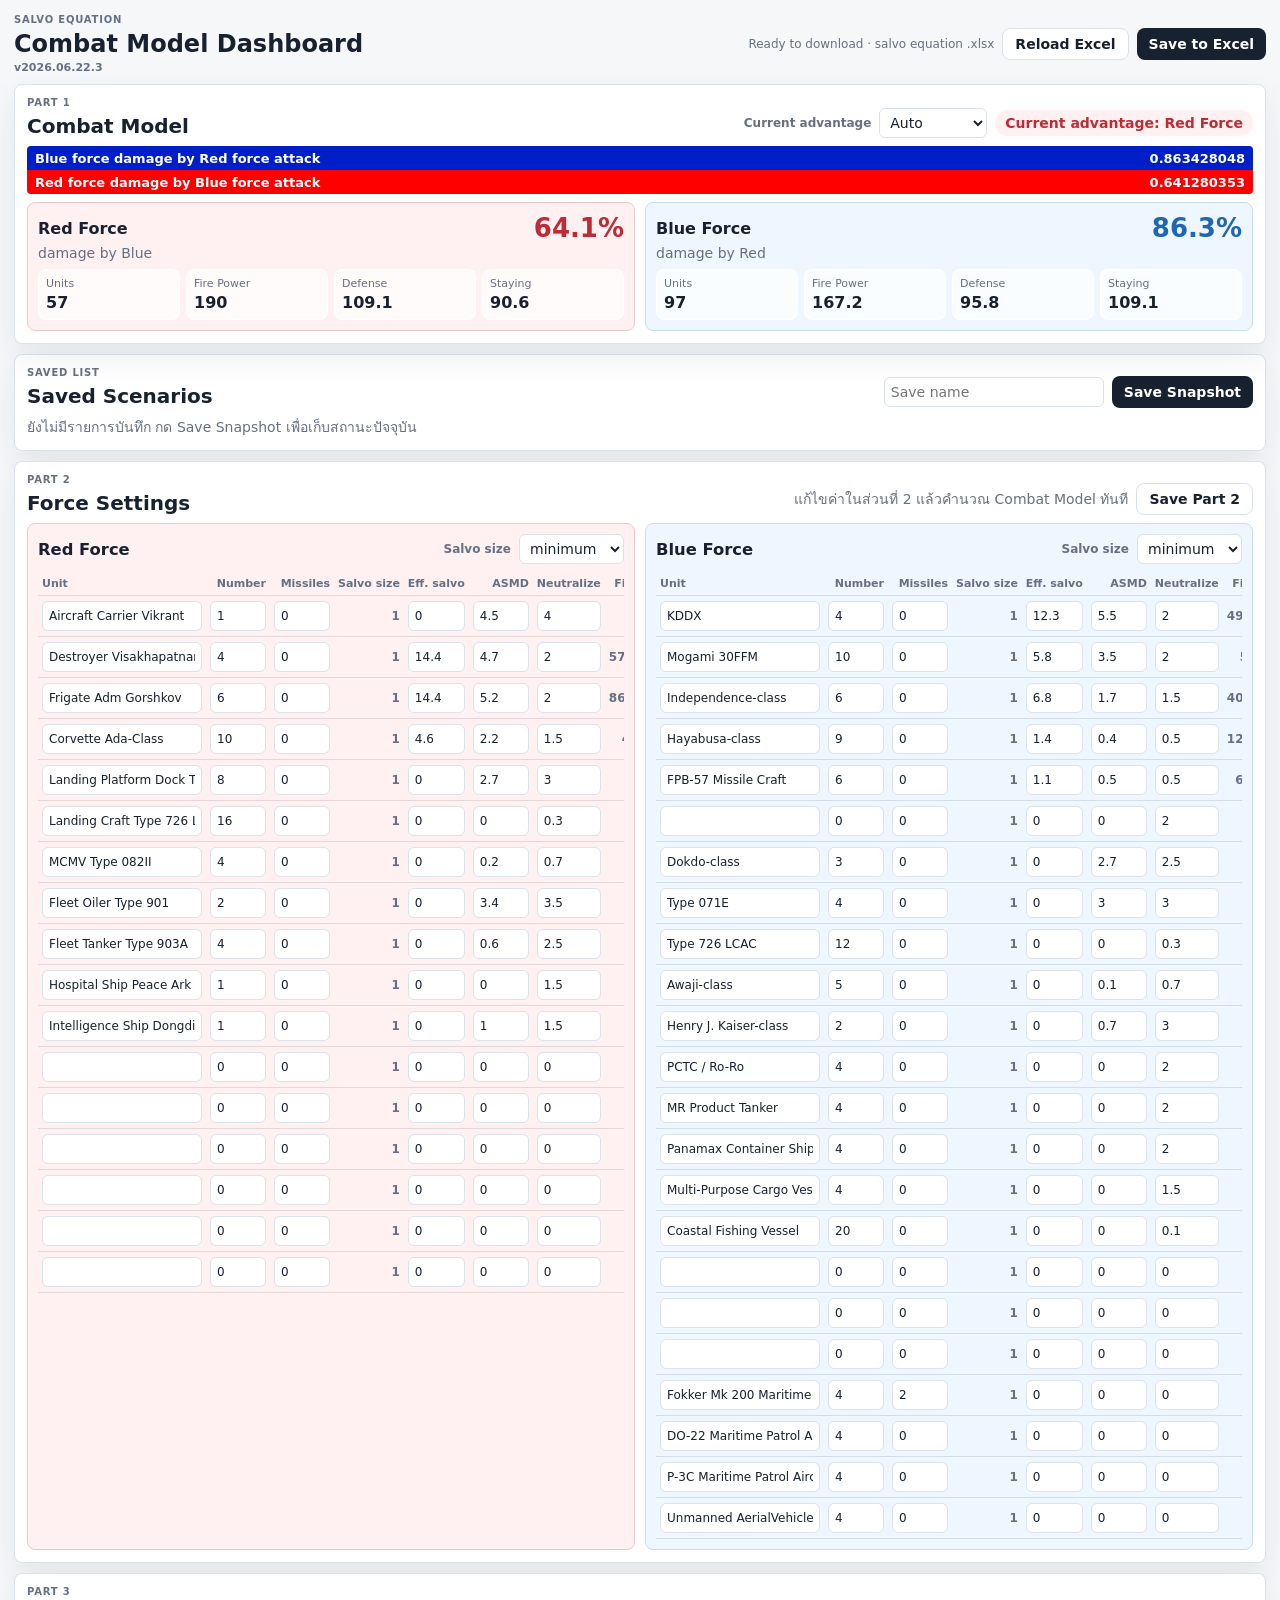
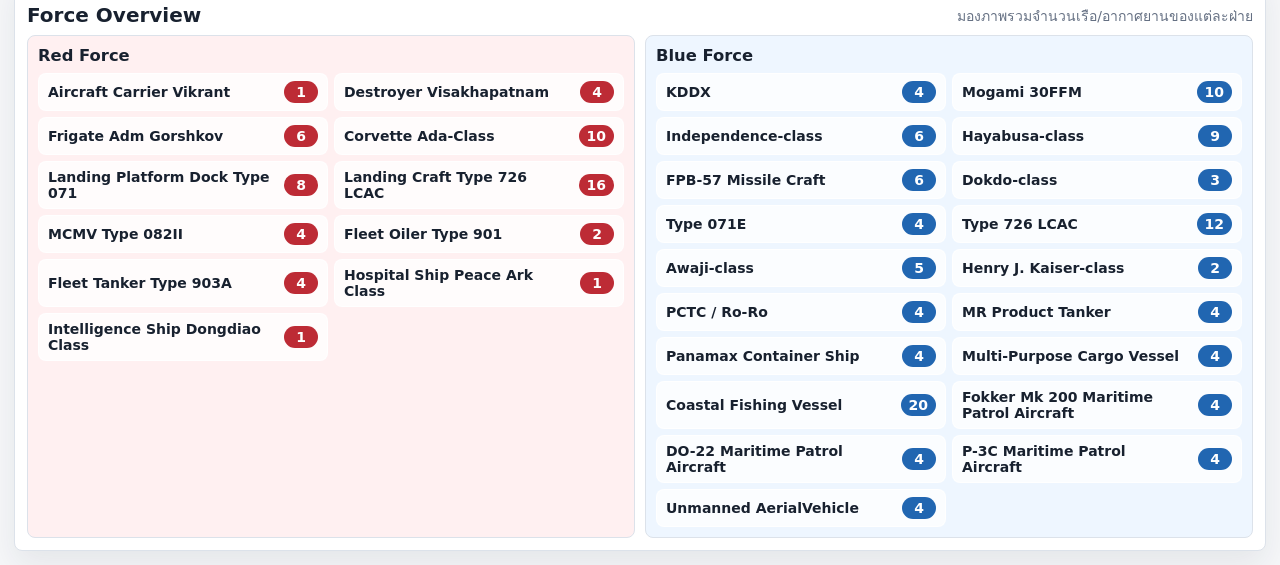
==== index.html @ 77a5163d "Clamp missile salvo counts and add part 2 save" ====
<!doctype html>
<html lang="th">
  <head>
    <meta charset="utf-8" />
    <meta name="viewport" content="width=device-width, initial-scale=1" />
    <title>Salvo Combat Model</title>
    <link rel="stylesheet" href="styles.css" />
  </head>
  <body>
    <main class="shell">
      <header class="topbar">
        <div>
          <p class="eyebrow">Salvo Equation</p>
          <h1>Combat Model Dashboard</h1>
          <span id="appVersion" class="app-version">v2026.06.22.3</span>
        </div>
        <div class="actions">
          <span id="fileStatus" class="file-status">Loading Excel...</span>
          <button id="reloadButton" class="ghost">Reload Excel</button>
          <button id="saveButton">Save to Excel</button>
        </div>
      </header>

      <section class="combat-section" aria-labelledby="combat-title">
        <div class="section-heading">
          <div>
            <p class="eyebrow">Part 1</p>
            <h2 id="combat-title">Combat Model</h2>
          </div>
          <div class="advantage-control">
            <label for="advantageSelect">Current advantage</label>
            <select id="advantageSelect">
              <option value="auto">Auto</option>
              <option value="red">Red Force</option>
              <option value="blue">Blue Force</option>
            </select>
            <p id="advantageText" class="advantage">Waiting for data</p>
          </div>
        </div>
        <div class="combat-equation-summary" aria-label="Combat model values">
          <div class="equation-row blue-summary">
            <span>Blue force damage by Red force attack</span>
            <strong id="blueDamageByRedExact">0</strong>
          </div>
          <div class="equation-row red-summary">
            <span>Red force damage by Blue force attack</span>
            <strong id="redDamageByBlueExact">0</strong>
          </div>
        </div>
        <div class="combat-grid">
          <article class="force-card red-card">
            <div class="card-header">
              <span>Red Force</span>
              <strong id="redDamage">0%</strong>
            </div>
            <p>damage by Blue</p>
            <dl>
              <div><dt>Units</dt><dd id="redUnits">0</dd></div>
              <div><dt>Fire Power</dt><dd id="redFire">0</dd></div>
              <div><dt>Defense</dt><dd id="redDefense">0</dd></div>
              <div><dt>Staying</dt><dd id="redStaying">0</dd></div>
            </dl>
          </article>
          <article class="force-card blue-card">
            <div class="card-header">
              <span>Blue Force</span>
              <strong id="blueDamage">0%</strong>
            </div>
            <p>damage by Red</p>
            <dl>
              <div><dt>Units</dt><dd id="blueUnits">0</dd></div>
              <div><dt>Fire Power</dt><dd id="blueFire">0</dd></div>
              <div><dt>Defense</dt><dd id="blueDefense">0</dd></div>
              <div><dt>Staying</dt><dd id="blueStaying">0</dd></div>
            </dl>
          </article>
        </div>
      </section>

      <section class="saves-section" aria-labelledby="saves-title">
        <div class="section-heading">
          <div>
            <p class="eyebrow">Saved List</p>
            <h2 id="saves-title">Saved Scenarios</h2>
          </div>
          <div class="save-controls">
            <input id="saveNameInput" class="save-name" placeholder="Save name" />
            <button id="saveSnapshotButton" type="button">Save Snapshot</button>
          </div>
        </div>
        <div id="savedList" class="saved-list"></div>
      </section>

      <section class="editor-section" aria-labelledby="editor-title">
        <div class="section-heading">
          <div>
            <p class="eyebrow">Part 2</p>
            <h2 id="editor-title">Force Settings</h2>
          </div>
          <div class="section-actions">
            <p class="hint">แก้ไขค่าในส่วนที่ 2 แล้วคำนวณ Combat Model ทันที</p>
            <button id="part2SaveButton" type="button" class="ghost">Save Part 2</button>
          </div>
        </div>
        <div id="editorGrid" class="editor-grid"></div>
      </section>

      <section class="overview-section" aria-labelledby="overview-title">
        <div class="section-heading">
          <div>
            <p class="eyebrow">Part 3</p>
            <h2 id="overview-title">Force Overview</h2>
          </div>
          <p class="hint">มองภาพรวมจำนวนเรือ/อากาศยานของแต่ละฝ่าย</p>
        </div>
        <div class="overview-grid">
          <div class="roster-panel red-panel">
            <h3>Red Force</h3>
            <div id="redRoster" class="roster"></div>
          </div>
          <div class="roster-panel blue-panel">
            <h3>Blue Force</h3>
            <div id="blueRoster" class="roster"></div>
          </div>
        </div>
      </section>
    </main>

    <script src="vendor/xlsx.full.min.js"></script>
    <script src="app.js"></script>
  </body>
</html>
---- styles.css ----
:root {
  color-scheme: light;
  --bg: #f6f7f9;
  --panel: #ffffff;
  --text: #18212f;
  --muted: #657083;
  --line: #dce2ea;
  --red: #bd2b35;
  --red-soft: #fff0f1;
  --red-line: #f0c8cc;
  --blue: #2166b1;
  --blue-soft: #eef6ff;
  --blue-line: #c6ddf4;
  --shadow: 0 14px 32px rgba(24, 33, 47, 0.08);
}

* {
  box-sizing: border-box;
}

body {
  margin: 0;
  background: var(--bg);
  color: var(--text);
  font-size: 14px;
  font-family:
    Inter, ui-sans-serif, system-ui, -apple-system, BlinkMacSystemFont, "Segoe UI",
    sans-serif;
}

button,
input,
select {
  font: inherit;
}

button {
  border: 0;
  border-radius: 8px;
  background: #18212f;
  color: white;
  cursor: pointer;
  font-weight: 700;
  min-height: 32px;
  padding: 0 12px;
}

button:disabled {
  cursor: not-allowed;
  opacity: 0.55;
}

button.ghost {
  background: white;
  border: 1px solid var(--line);
  color: var(--text);
}

.shell {
  margin: 0 auto;
  max-width: 1500px;
  padding: 14px;
}

.topbar {
  align-items: center;
  display: flex;
  gap: 12px;
  justify-content: space-between;
  margin-bottom: 10px;
}

.topbar h1,
.section-heading h2,
.roster-panel h3 {
  margin: 0;
}

.topbar h1 {
  font-size: 24px;
  line-height: 1.1;
}

.app-version {
  color: var(--muted);
  display: inline-block;
  font-size: 11px;
  font-weight: 800;
  margin-top: 4px;
}

.eyebrow {
  color: var(--muted);
  font-size: 10px;
  font-weight: 800;
  letter-spacing: 0.08em;
  margin: 0 0 6px;
  text-transform: uppercase;
}

.actions {
  align-items: center;
  display: flex;
  flex-wrap: wrap;
  gap: 8px;
  justify-content: flex-end;
}

.file-status {
  color: var(--muted);
  font-size: 12px;
  max-width: 360px;
  overflow: hidden;
  text-overflow: ellipsis;
  white-space: nowrap;
}

section {
  margin-top: 10px;
}

.combat-section,
.saves-section,
.editor-section,
.overview-section {
  background: var(--panel);
  border: 1px solid var(--line);
  border-radius: 8px;
  box-shadow: var(--shadow);
  padding: 12px;
}

.combat-section {
  max-height: 46vh;
  overflow: auto;
  position: sticky;
  top: 0;
  z-index: 20;
}

.section-heading {
  align-items: end;
  display: flex;
  gap: 10px;
  justify-content: space-between;
  margin-bottom: 8px;
}

.section-heading h2 {
  font-size: 20px;
}

.hint,
.advantage {
  color: var(--muted);
  margin: 0;
}

.section-actions {
  align-items: center;
  display: flex;
  flex-wrap: wrap;
  gap: 8px;
  justify-content: flex-end;
}

.advantage {
  border-radius: 999px;
  font-weight: 800;
  padding: 5px 10px;
}

.advantage-control {
  align-items: center;
  display: flex;
  flex-wrap: wrap;
  gap: 8px;
  justify-content: flex-end;
}

.advantage-control label {
  color: var(--muted);
  font-size: 12px;
  font-weight: 800;
}

.advantage.red {
  background: var(--red-soft);
  color: var(--red);
}

.advantage.blue {
  background: var(--blue-soft);
  color: var(--blue);
}

.combat-grid,
.overview-grid {
  display: grid;
  gap: 10px;
  grid-template-columns: repeat(2, minmax(0, 1fr));
}

.combat-equation-summary {
  border-radius: 4px;
  display: grid;
  font-size: 13px;
  font-weight: 700;
  margin: 0 0 8px;
  overflow: hidden;
}

.equation-row {
  align-items: center;
  color: white;
  display: grid;
  gap: 12px;
  grid-template-columns: minmax(0, 1fr) auto;
  min-height: 24px;
  padding: 3px 8px;
}

.equation-row strong {
  font-variant-numeric: tabular-nums;
}

.red-summary {
  background: #ff0000;
}

.blue-summary {
  background: #001fc8;
}

.force-card {
  border: 1px solid var(--line);
  border-radius: 8px;
  padding: 10px;
}

.red-card,
.red-panel,
.editor-card.red {
  background: var(--red-soft);
  border-color: var(--red-line);
}

.blue-card,
.blue-panel,
.editor-card.blue {
  background: var(--blue-soft);
  border-color: var(--blue-line);
}

.card-header {
  align-items: center;
  display: flex;
  justify-content: space-between;
}

.card-header span {
  font-size: 16px;
  font-weight: 900;
}

.card-header strong {
  font-size: 26px;
}

.red-card strong {
  color: var(--red);
}

.blue-card strong {
  color: var(--blue);
}

.force-card p {
  color: var(--muted);
  margin: 2px 0 8px;
}

dl {
  display: grid;
  gap: 6px;
  grid-template-columns: repeat(4, minmax(0, 1fr));
  margin: 0;
}

dl div {
  background: rgba(255, 255, 255, 0.72);
  border: 1px solid rgba(255, 255, 255, 0.8);
  border-radius: 8px;
  padding: 7px;
}

dt {
  color: var(--muted);
  font-size: 11px;
}

dd {
  font-size: 16px;
  font-weight: 900;
  margin: 3px 0 0;
}

.editor-grid {
  display: grid;
  gap: 10px;
  grid-template-columns: repeat(2, minmax(0, 1fr));
}

.save-controls {
  align-items: center;
  display: flex;
  gap: 8px;
}

.save-name {
  min-width: 220px;
}

.saved-list {
  display: grid;
  gap: 8px;
}

.saved-empty {
  color: var(--muted);
  margin: 0;
}

.saved-item {
  align-items: center;
  background: #fff;
  border: 1px solid var(--line);
  border-radius: 8px;
  display: grid;
  gap: 8px;
  grid-template-columns: minmax(0, 1fr) auto;
  padding: 8px 10px;
}

.saved-title {
  font-weight: 900;
  overflow-wrap: anywhere;
}

.saved-meta {
  color: var(--muted);
  font-size: 11px;
  margin-top: 2px;
}

.saved-actions {
  display: flex;
  flex-wrap: wrap;
  gap: 6px;
  justify-content: flex-end;
}

.saved-actions button {
  min-height: 28px;
  padding: 0 9px;
}

.saved-actions .danger {
  background: #9b1c25;
}

.editor-card {
  border: 1px solid var(--line);
  border-radius: 8px;
  min-width: 0;
  padding: 10px;
}

.editor-toolbar {
  align-items: center;
  display: flex;
  gap: 8px;
  justify-content: space-between;
  margin-bottom: 8px;
}

.editor-toolbar h3 {
  margin: 0;
}

.toolbar-control {
  align-items: center;
  display: flex;
  gap: 8px;
}

.toolbar-control label {
  color: var(--muted);
  font-size: 12px;
  font-weight: 700;
}

select,
input {
  background: #fff;
  border: 1px solid var(--line);
  border-radius: 6px;
  color: var(--text);
  min-height: 30px;
  padding: 4px 6px;
}

.table-wrap {
  overflow-x: auto;
}

table {
  border-collapse: collapse;
  min-width: 680px;
  width: 100%;
}

th,
td {
  border-bottom: 1px solid rgba(24, 33, 47, 0.12);
  font-size: 12px;
  padding: 5px 4px;
  text-align: right;
  vertical-align: middle;
}

th {
  color: var(--muted);
  font-size: 11px;
  font-weight: 800;
  white-space: nowrap;
}

td:first-child,
th:first-child {
  text-align: left;
}

td input {
  min-width: 56px;
  width: 100%;
}

td .unit-input {
  min-width: 160px;
}

.readonly {
  color: var(--muted);
  font-weight: 800;
}

.roster-panel {
  border: 1px solid var(--line);
  border-radius: 8px;
  padding: 10px;
}

.roster {
  display: grid;
  gap: 6px;
  grid-template-columns: repeat(auto-fit, minmax(220px, 1fr));
  margin-top: 8px;
}

.roster-item {
  align-items: center;
  background: rgba(255, 255, 255, 0.76);
  border: 1px solid rgba(255, 255, 255, 0.9);
  border-radius: 8px;
  display: flex;
  gap: 8px;
  justify-content: space-between;
  min-height: 38px;
  padding: 7px 9px;
}

.roster-item span {
  font-weight: 750;
  overflow-wrap: anywhere;
}

.count-pill {
  border-radius: 999px;
  color: white;
  flex: 0 0 auto;
  font-weight: 900;
  min-width: 34px;
  padding: 3px 8px;
  text-align: center;
}

.red-panel .count-pill {
  background: var(--red);
}

.blue-panel .count-pill {
  background: var(--blue);
}

.toast {
  animation: fade-in 160ms ease-out;
  border-radius: 8px;
  bottom: 20px;
  box-shadow: var(--shadow);
  color: white;
  font-weight: 800;
  left: 50%;
  padding: 12px 16px;
  position: fixed;
  transform: translateX(-50%);
  z-index: 10;
}

.toast.error {
  background: #9b1c25;
}

.toast.ok {
  background: #167047;
}

@keyframes fade-in {
  from {
    opacity: 0;
    transform: translate(-50%, 8px);
  }
}

@media (max-width: 980px) {
  .topbar,
  .section-heading {
    align-items: flex-start;
    flex-direction: column;
  }

  .actions {
    justify-content: flex-start;
    width: 100%;
  }

  .editor-grid,
  .overview-grid {
    grid-template-columns: 1fr;
  }

  dl {
    grid-template-columns: repeat(4, minmax(0, 1fr));
  }
}

@media (max-width: 720px) {
  .combat-grid {
    grid-template-columns: 1fr;
  }

  dl {
    grid-template-columns: repeat(2, minmax(0, 1fr));
  }
}

@media (max-width: 560px) {
  .shell {
    padding: 10px;
  }

  .combat-section,
  .saves-section,
  .editor-section,
  .overview-section {
    padding: 10px;
  }

  .card-header strong {
    font-size: 22px;
  }
}
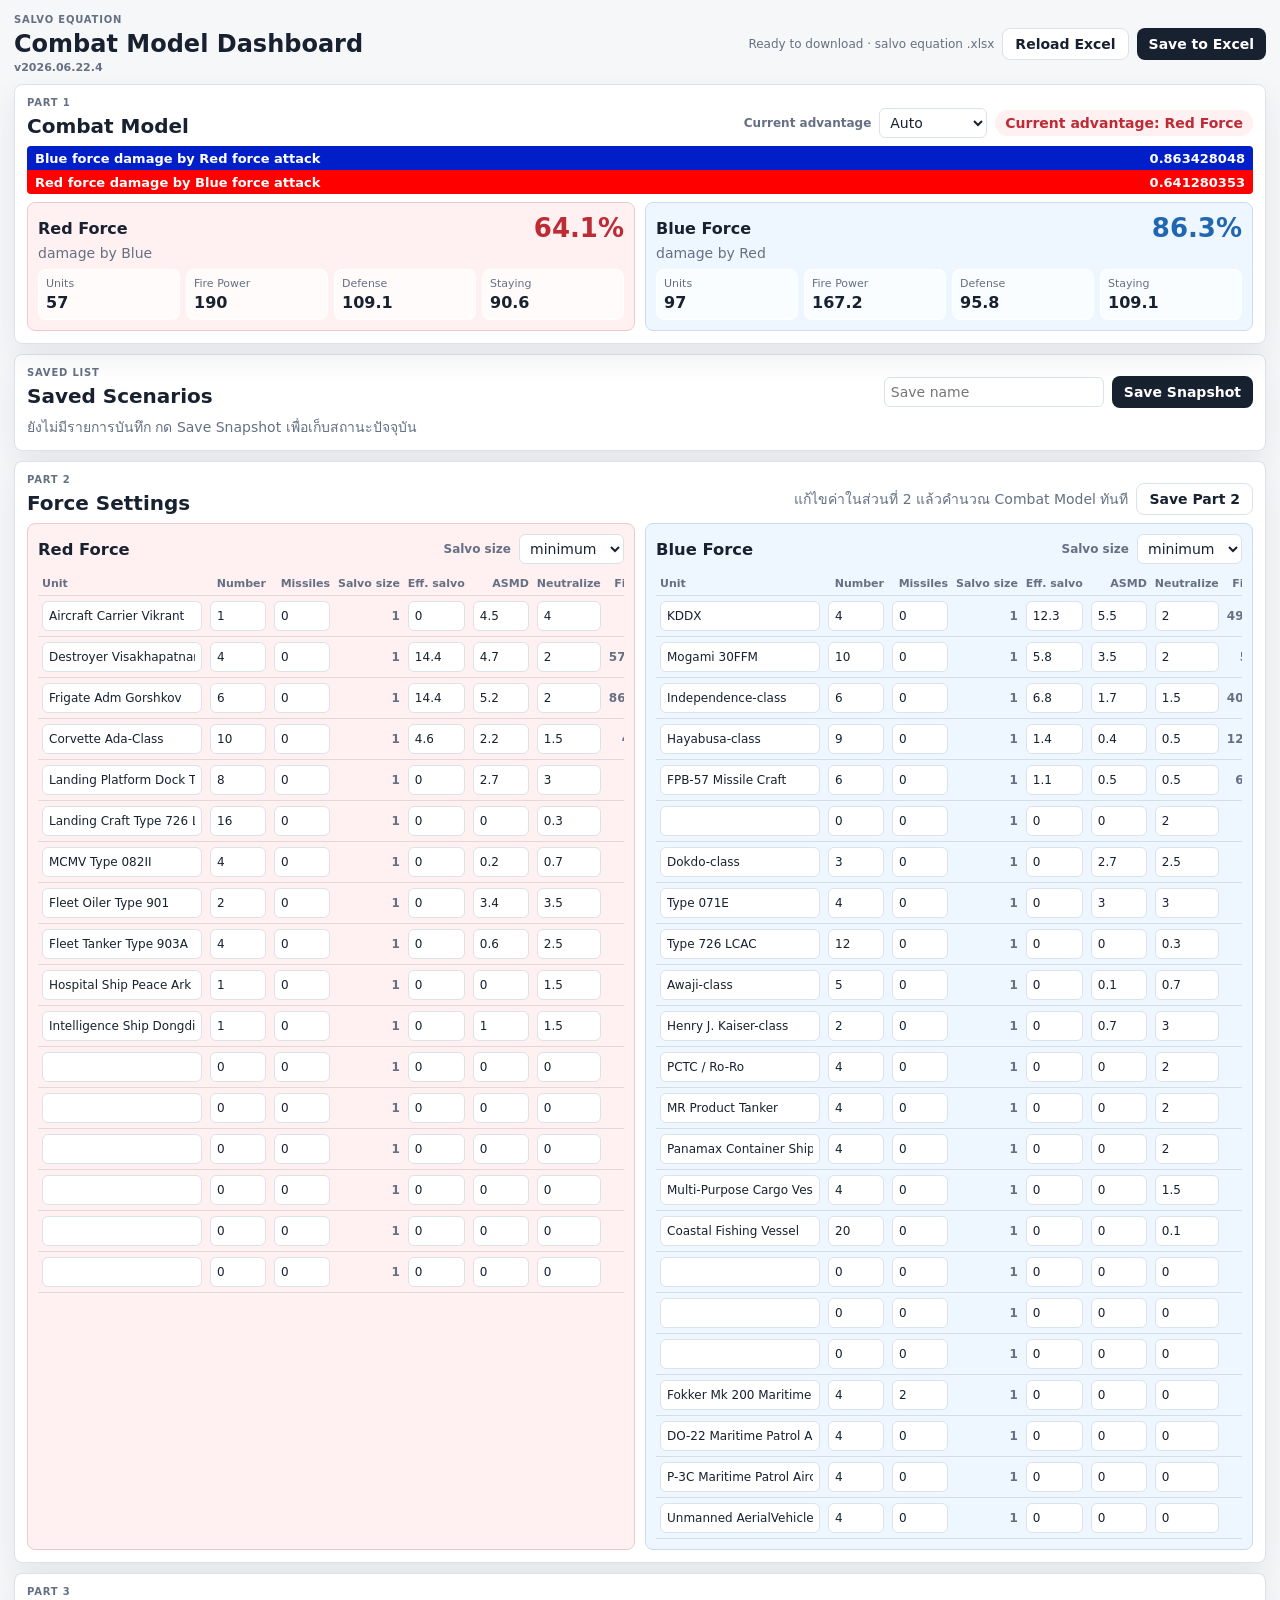
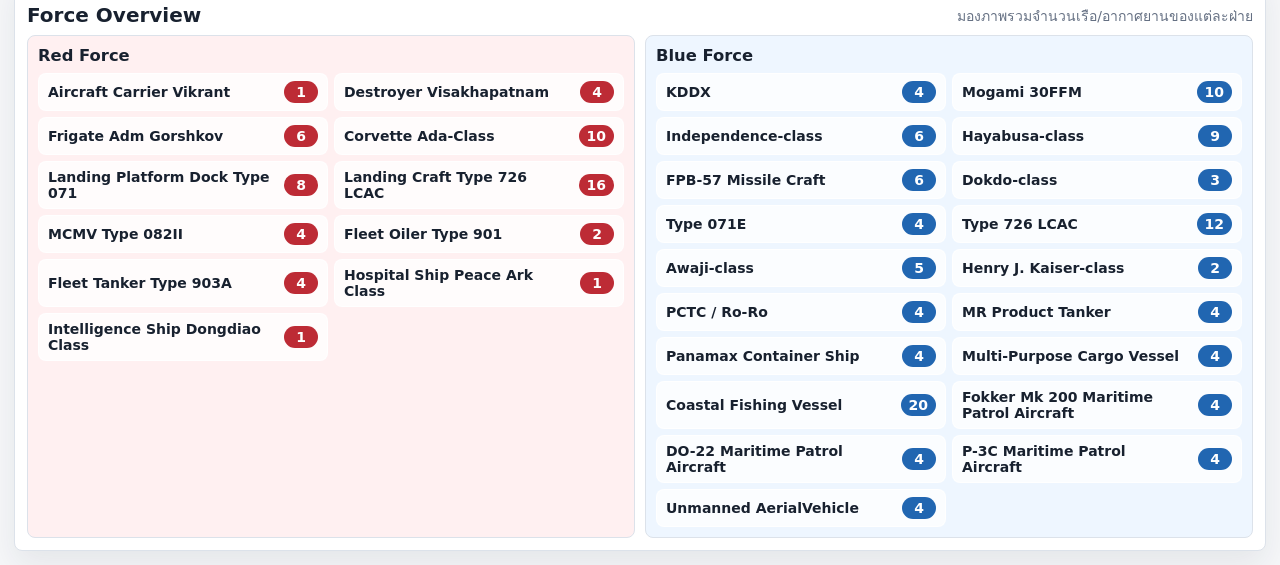
==== commit e9b6f277: "Make salvo selection consume missiles cumulatively" ====
--- a/index.html
+++ b/index.html
@@ -12,7 +12,7 @@
         <div>
           <p class="eyebrow">Salvo Equation</p>
           <h1>Combat Model Dashboard</h1>
-          <span id="appVersion" class="app-version">v2026.06.22.3</span>
+          <span id="appVersion" class="app-version">v2026.06.22.4</span>
         </div>
         <div class="actions">
           <span id="fileStatus" class="file-status">Loading Excel...</span>
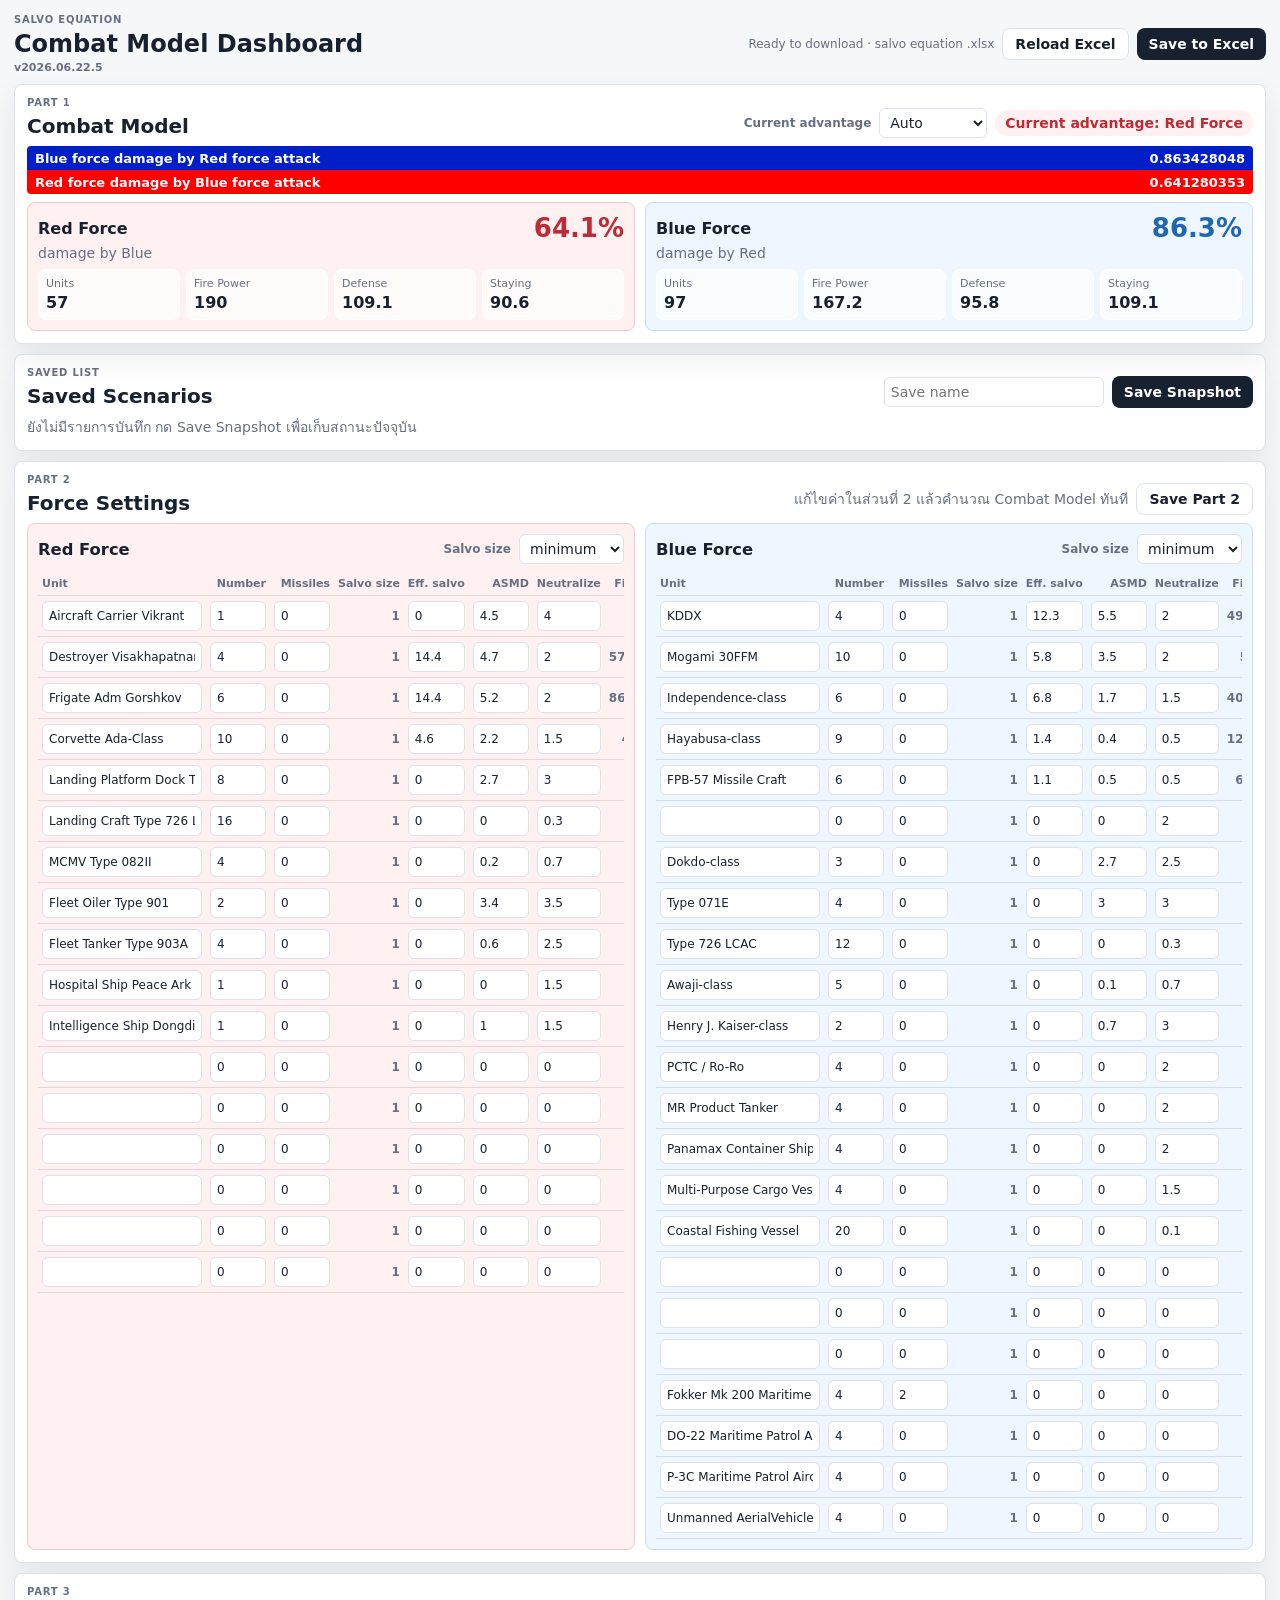
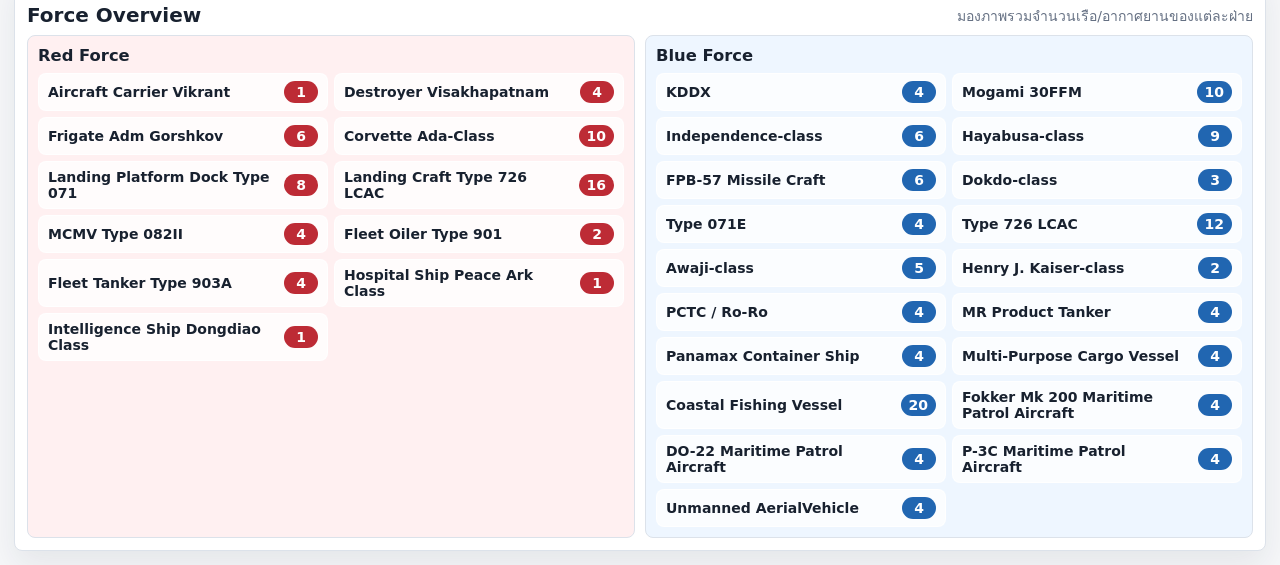
==== commit cd080e09: "Add blank salvo size option" ====
--- a/index.html
+++ b/index.html
@@ -12,7 +12,7 @@
         <div>
           <p class="eyebrow">Salvo Equation</p>
           <h1>Combat Model Dashboard</h1>
-          <span id="appVersion" class="app-version">v2026.06.22.4</span>
+          <span id="appVersion" class="app-version">v2026.06.22.5</span>
         </div>
         <div class="actions">
           <span id="fileStatus" class="file-status">Loading Excel...</span>
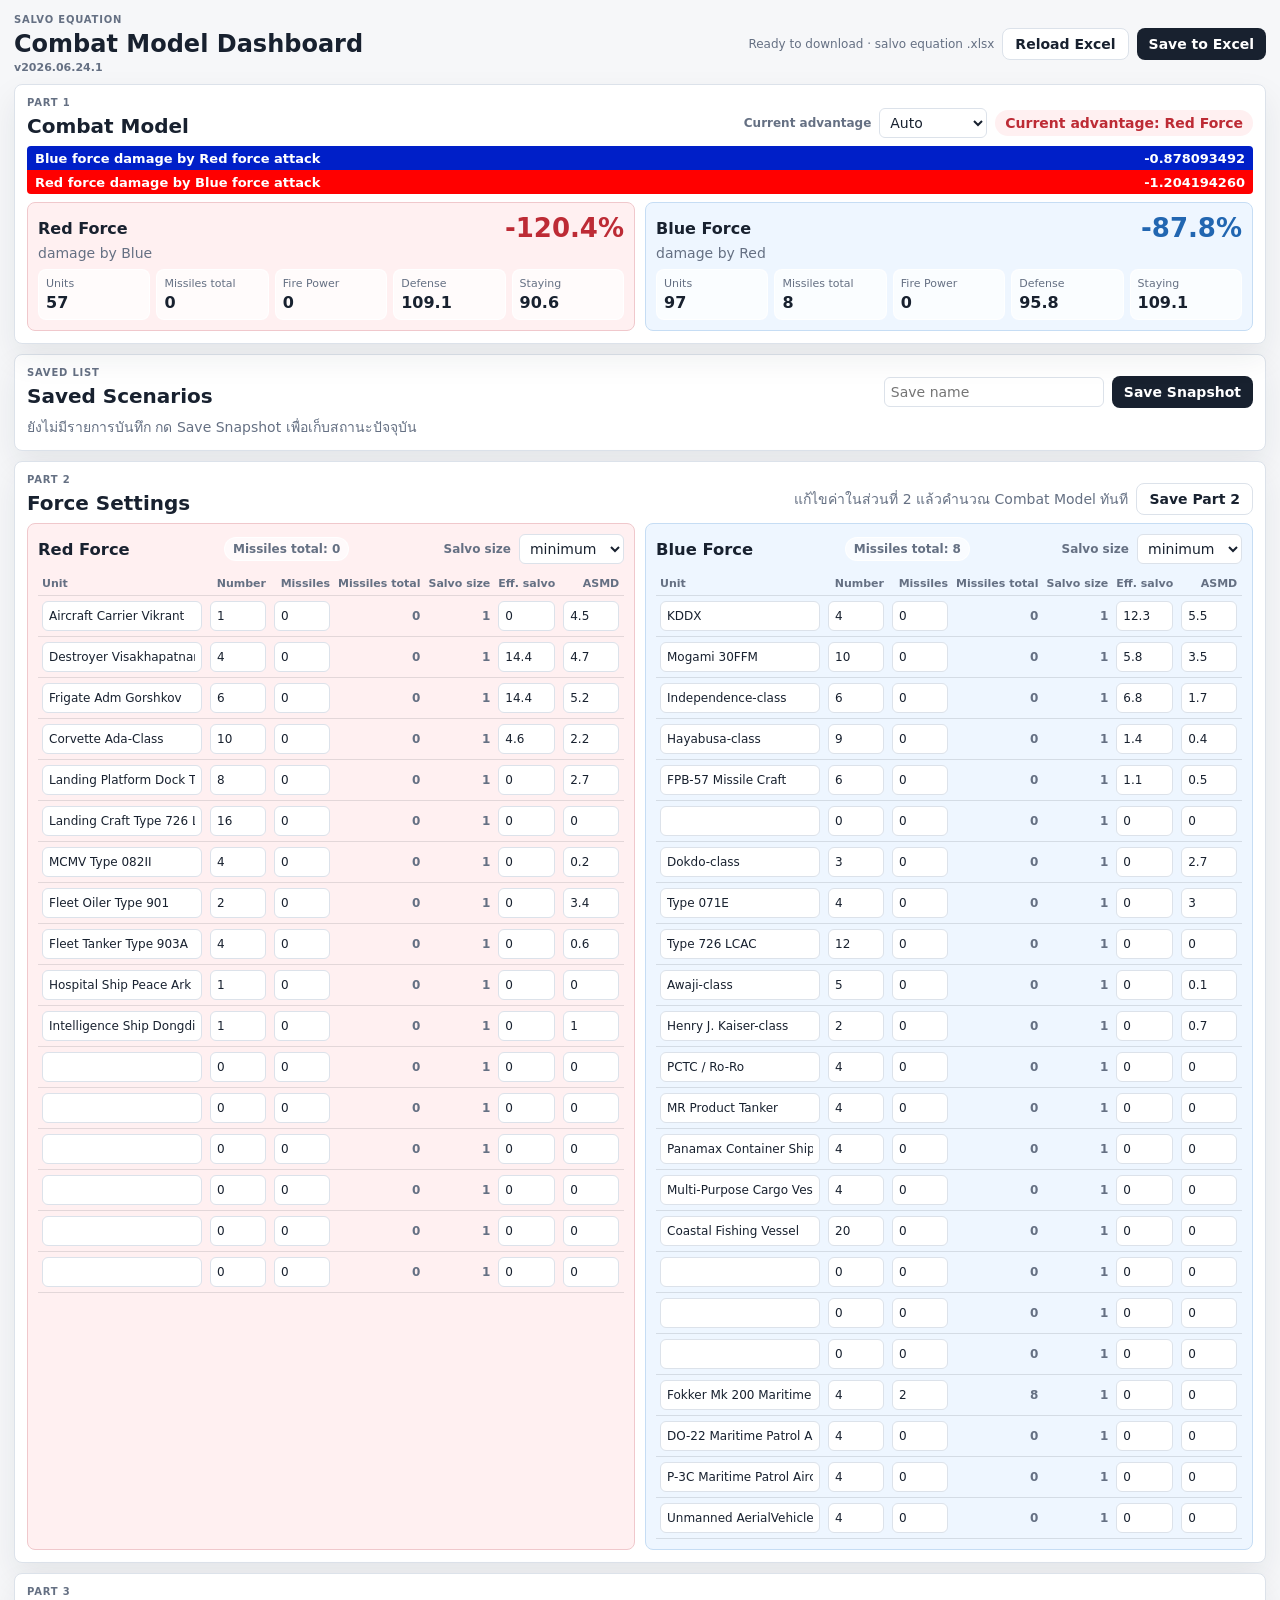
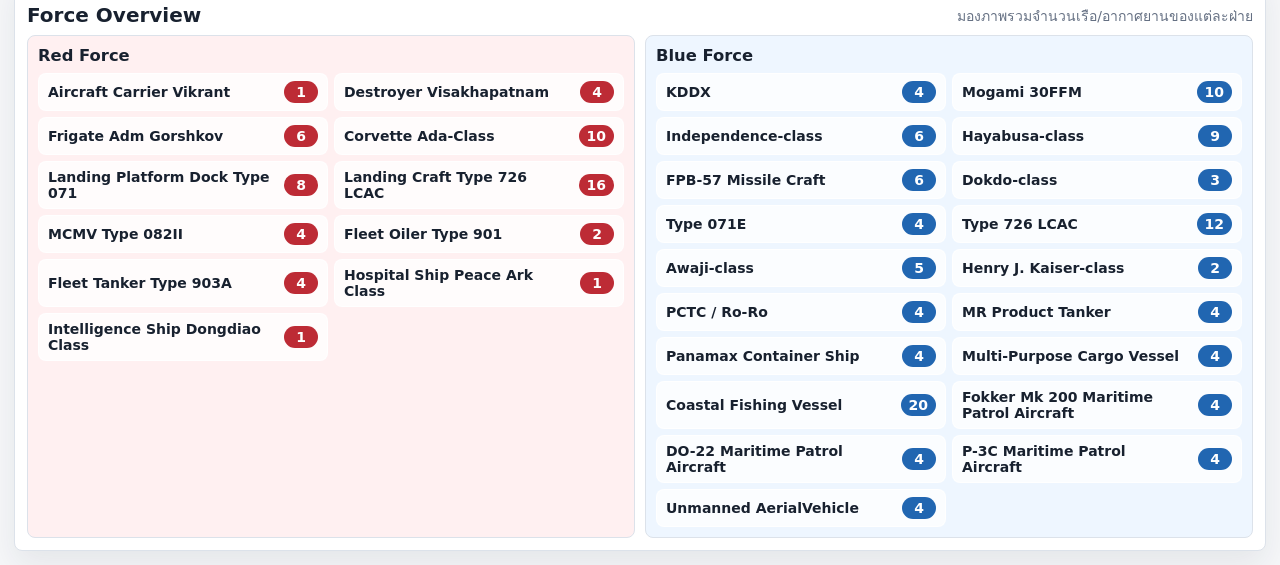
==== commit e4e5e0e1: "Use missiles total in combat model" ====
--- a/index.html
+++ b/index.html
@@ -12,7 +12,7 @@
         <div>
           <p class="eyebrow">Salvo Equation</p>
           <h1>Combat Model Dashboard</h1>
-          <span id="appVersion" class="app-version">v2026.06.22.5</span>
+          <span id="appVersion" class="app-version">v2026.06.24.1</span>
         </div>
         <div class="actions">
           <span id="fileStatus" class="file-status">Loading Excel...</span>
@@ -56,6 +56,7 @@
             <p>damage by Blue</p>
             <dl>
               <div><dt>Units</dt><dd id="redUnits">0</dd></div>
+              <div><dt>Missiles total</dt><dd id="redMissilesTotal">0</dd></div>
               <div><dt>Fire Power</dt><dd id="redFire">0</dd></div>
               <div><dt>Defense</dt><dd id="redDefense">0</dd></div>
               <div><dt>Staying</dt><dd id="redStaying">0</dd></div>
@@ -69,6 +70,7 @@
             <p>damage by Red</p>
             <dl>
               <div><dt>Units</dt><dd id="blueUnits">0</dd></div>
+              <div><dt>Missiles total</dt><dd id="blueMissilesTotal">0</dd></div>
               <div><dt>Fire Power</dt><dd id="blueFire">0</dd></div>
               <div><dt>Defense</dt><dd id="blueDefense">0</dd></div>
               <div><dt>Staying</dt><dd id="blueStaying">0</dd></div>
--- a/styles.css
+++ b/styles.css
@@ -283,7 +283,7 @@
 dl {
   display: grid;
   gap: 6px;
-  grid-template-columns: repeat(4, minmax(0, 1fr));
+  grid-template-columns: repeat(5, minmax(0, 1fr));
   margin: 0;
 }
 
@@ -386,6 +386,16 @@
 
 .editor-toolbar h3 {
   margin: 0;
+}
+
+.toolbar-total {
+  background: rgba(255, 255, 255, 0.68);
+  border: 1px solid rgba(255, 255, 255, 0.84);
+  border-radius: 999px;
+  color: var(--muted);
+  font-size: 12px;
+  font-weight: 800;
+  padding: 4px 8px;
 }
 
 .toolbar-control {
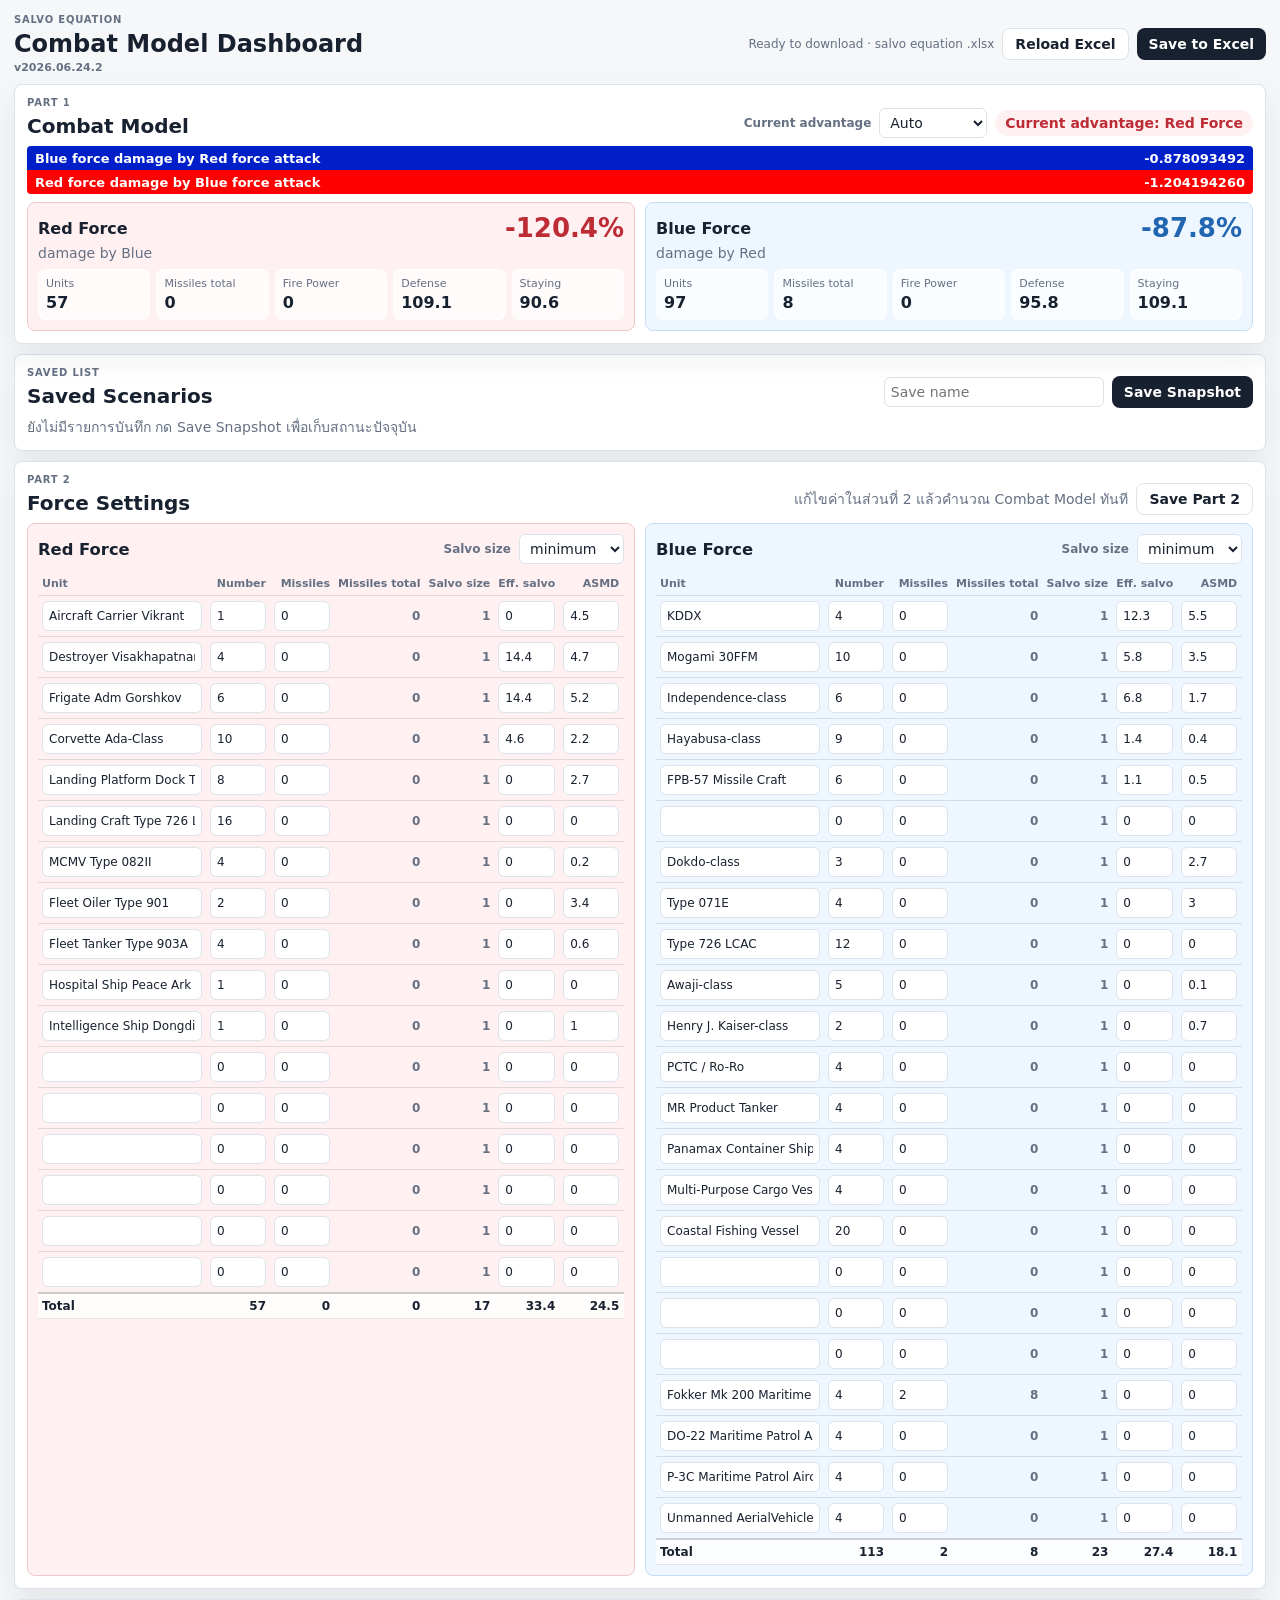
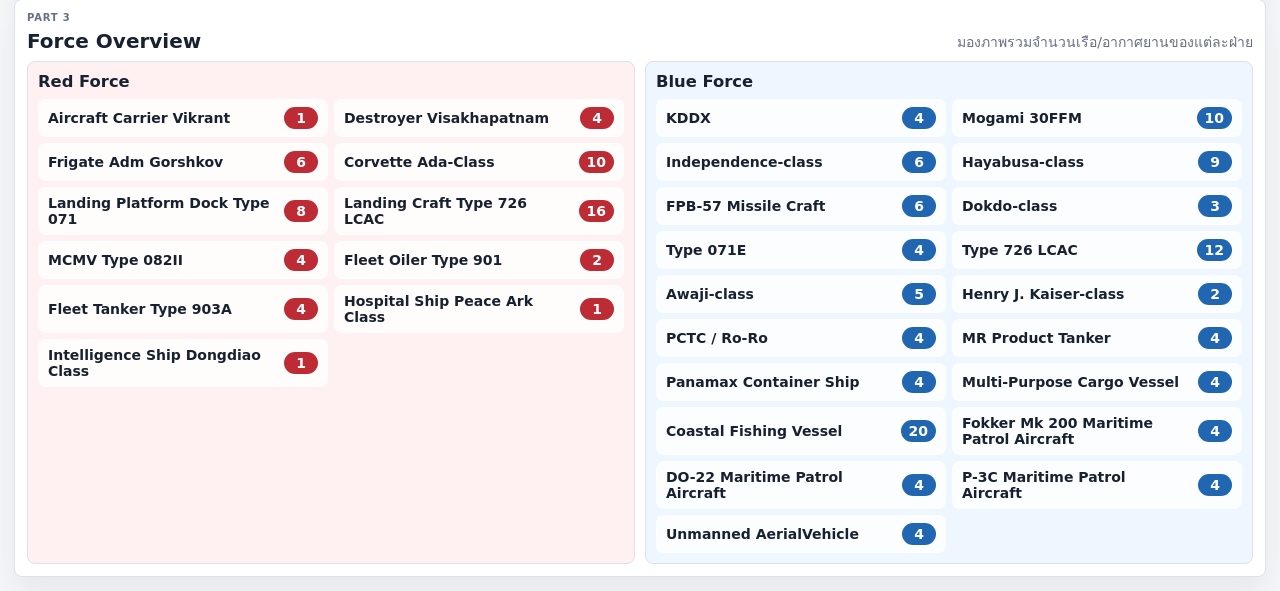
==== commit 48fa3af5: "Show force column totals in tables" ====
--- a/index.html
+++ b/index.html
@@ -12,7 +12,7 @@
         <div>
           <p class="eyebrow">Salvo Equation</p>
           <h1>Combat Model Dashboard</h1>
-          <span id="appVersion" class="app-version">v2026.06.24.1</span>
+          <span id="appVersion" class="app-version">v2026.06.24.2</span>
         </div>
         <div class="actions">
           <span id="fileStatus" class="file-status">Loading Excel...</span>
--- a/styles.css
+++ b/styles.css
@@ -388,16 +388,6 @@
   margin: 0;
 }
 
-.toolbar-total {
-  background: rgba(255, 255, 255, 0.68);
-  border: 1px solid rgba(255, 255, 255, 0.84);
-  border-radius: 999px;
-  color: var(--muted);
-  font-size: 12px;
-  font-weight: 800;
-  padding: 4px 8px;
-}
-
 .toolbar-control {
   align-items: center;
   display: flex;
@@ -463,6 +453,13 @@
 .readonly {
   color: var(--muted);
   font-weight: 800;
+}
+
+.total-row td {
+  background: rgba(255, 255, 255, 0.8);
+  border-top: 2px solid rgba(24, 33, 47, 0.2);
+  color: var(--text);
+  font-weight: 900;
 }
 
 .roster-panel {
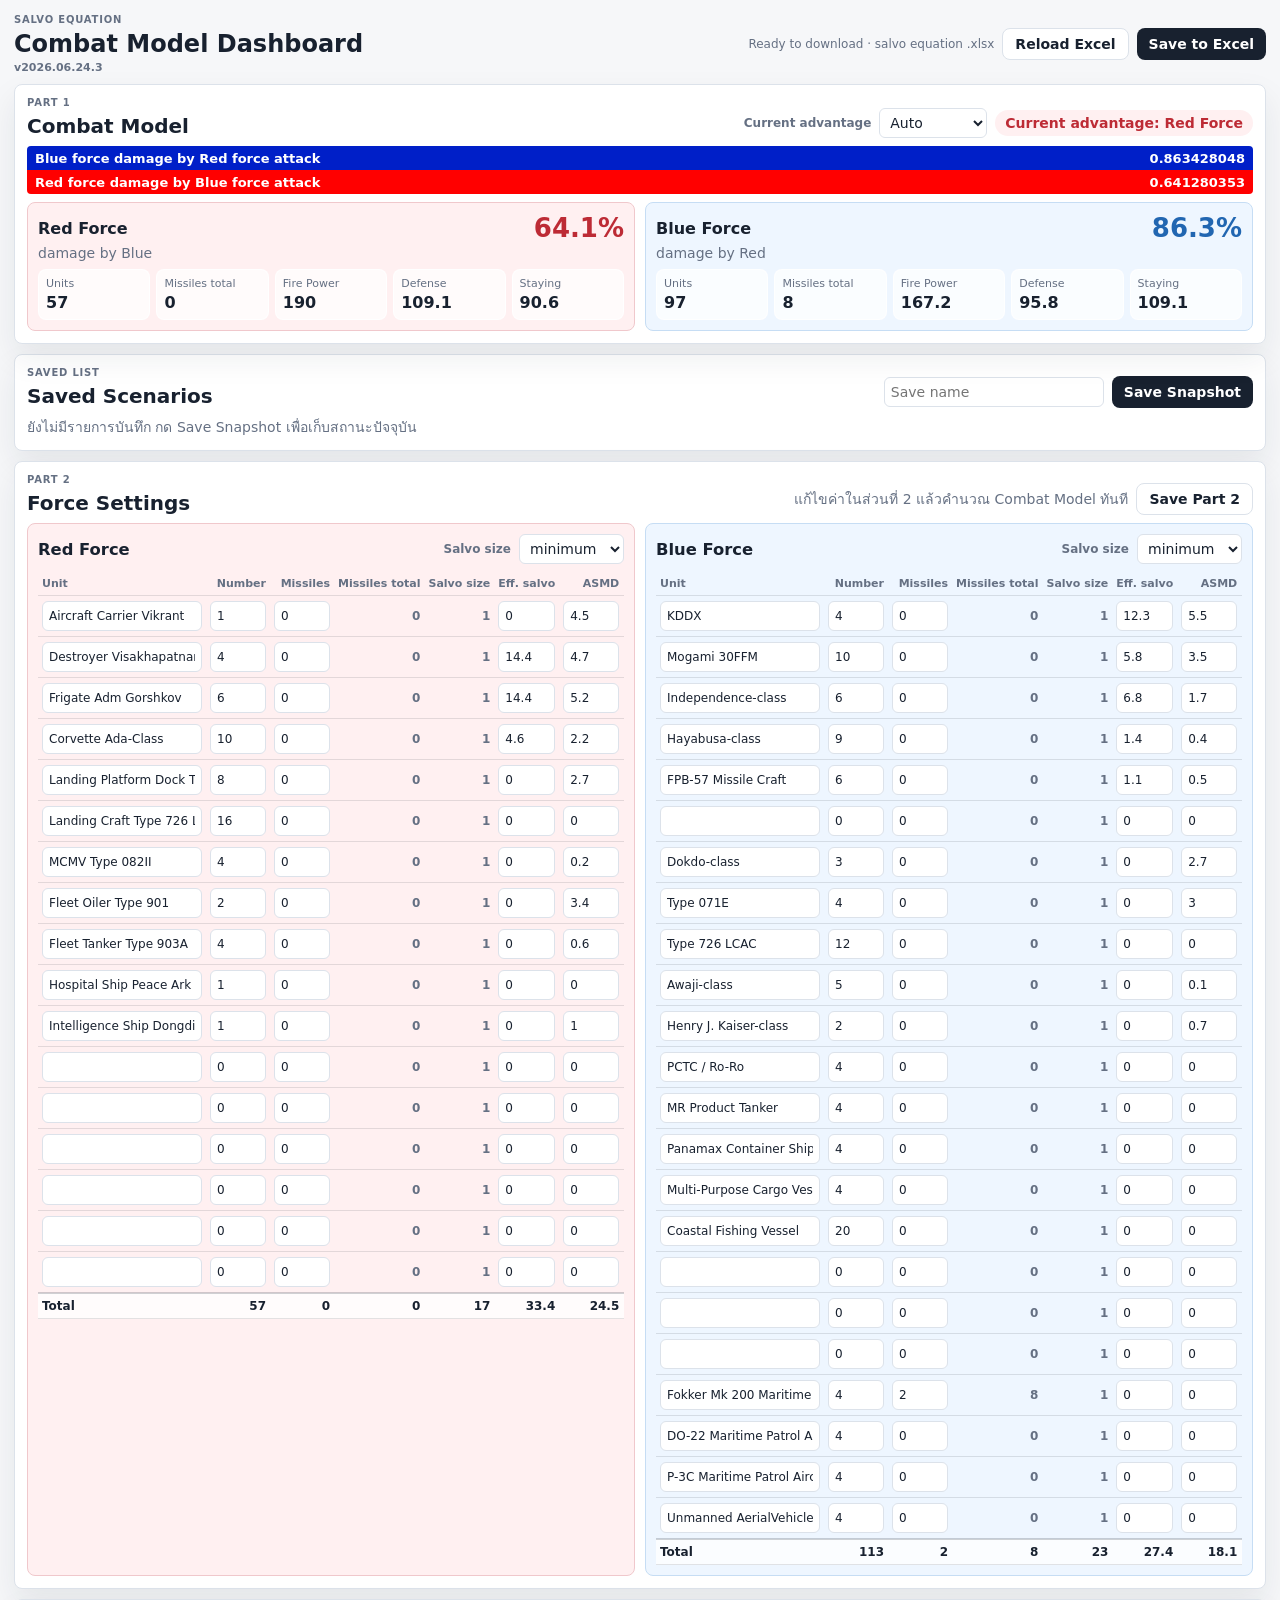
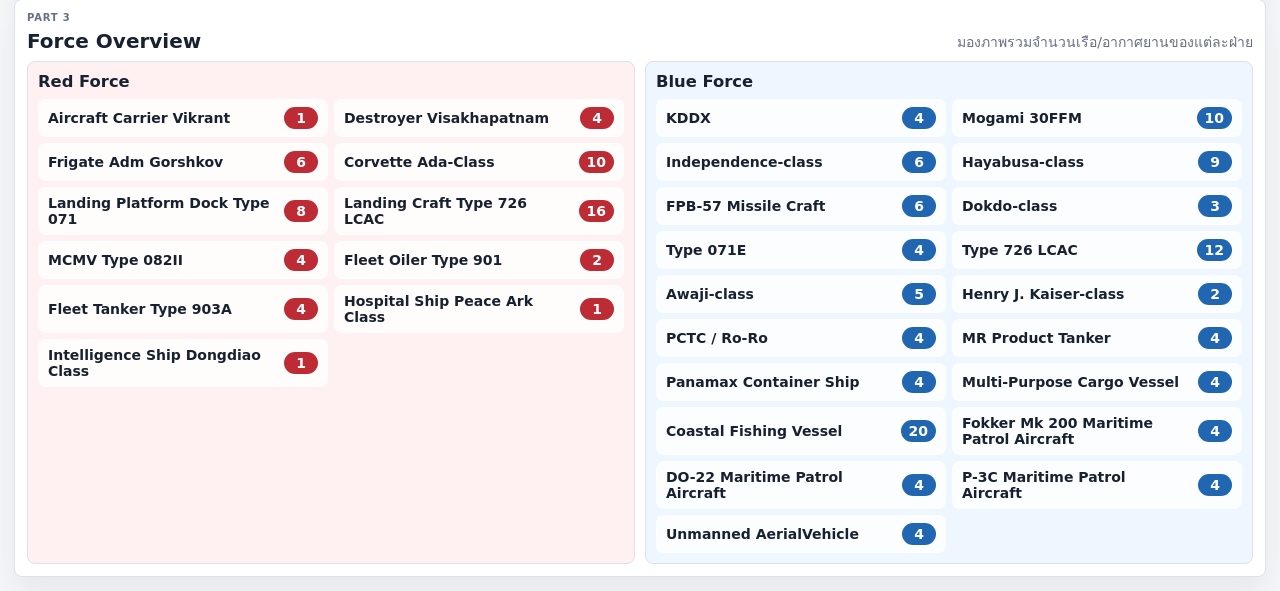
==== commit a85d5481: "Restore fire power formula from force count" ====
--- a/index.html
+++ b/index.html
@@ -12,7 +12,7 @@
         <div>
           <p class="eyebrow">Salvo Equation</p>
           <h1>Combat Model Dashboard</h1>
-          <span id="appVersion" class="app-version">v2026.06.24.2</span>
+          <span id="appVersion" class="app-version">v2026.06.24.3</span>
         </div>
         <div class="actions">
           <span id="fileStatus" class="file-status">Loading Excel...</span>
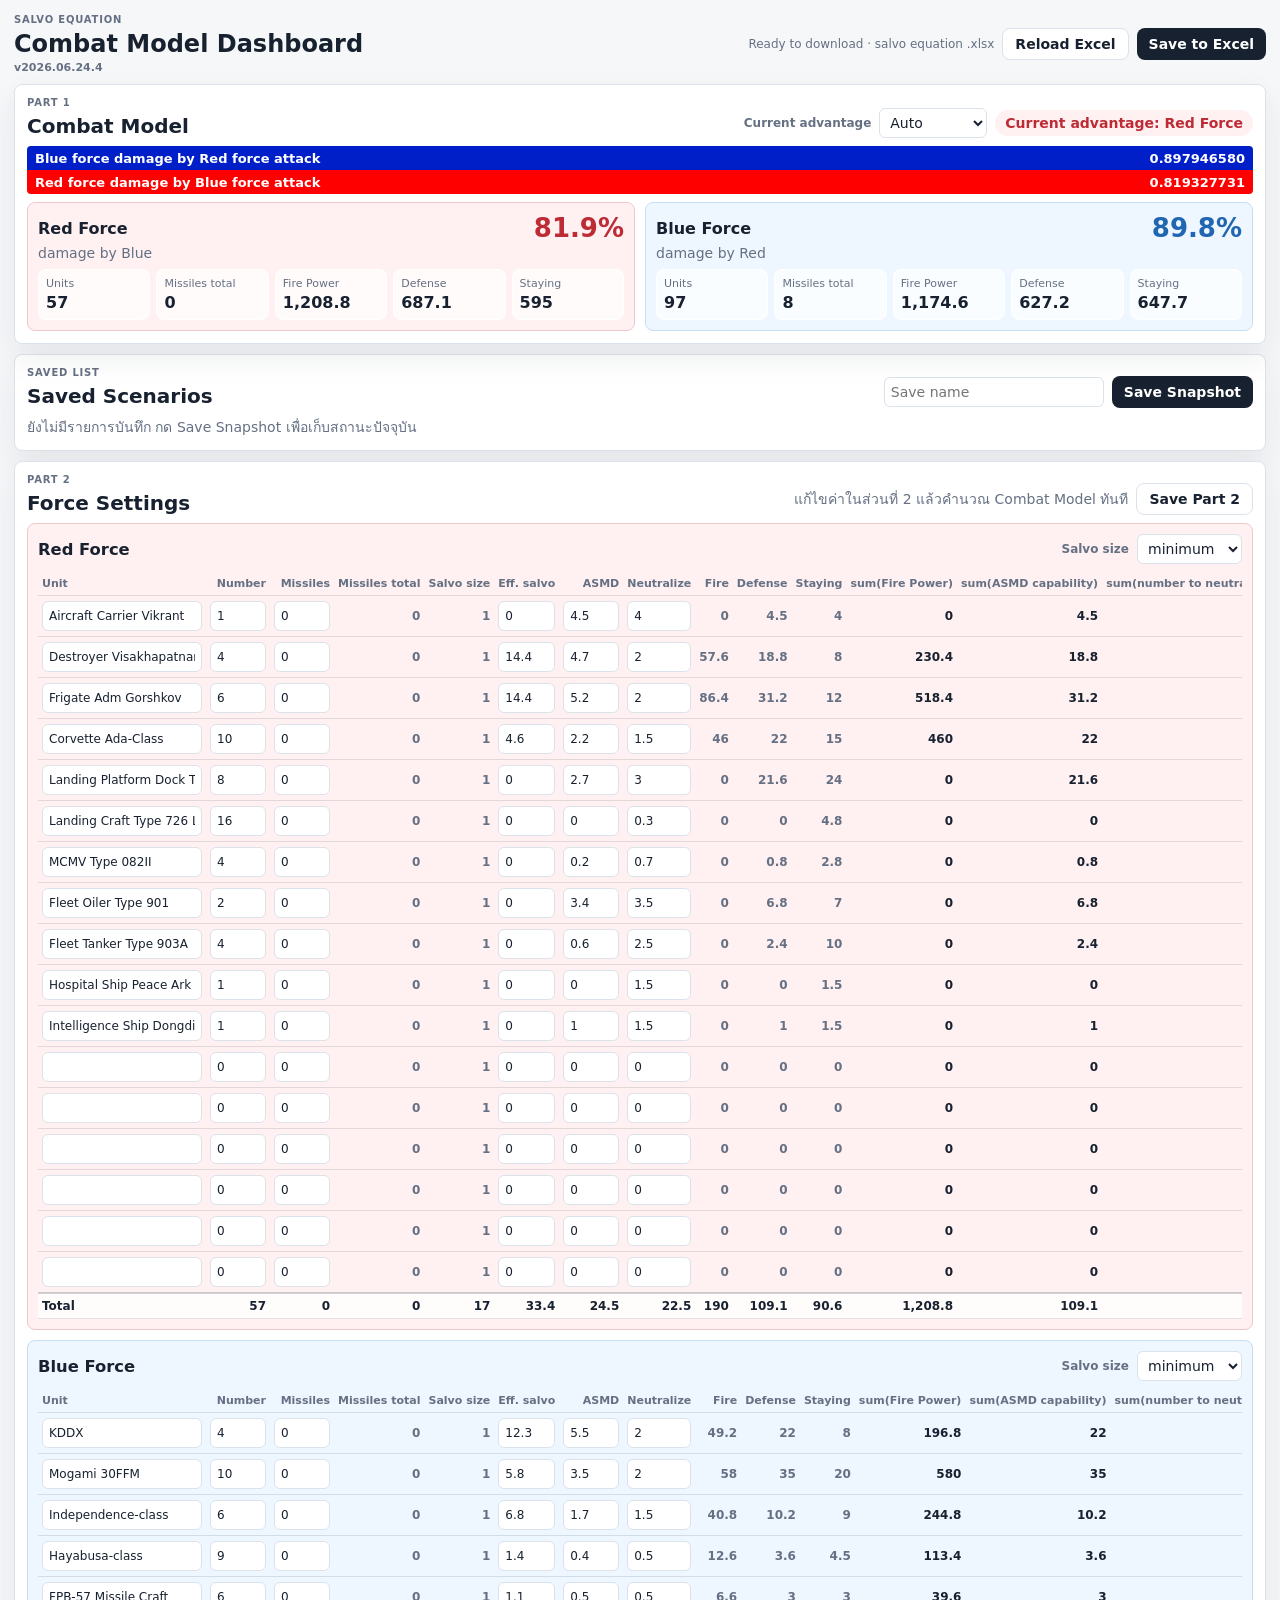
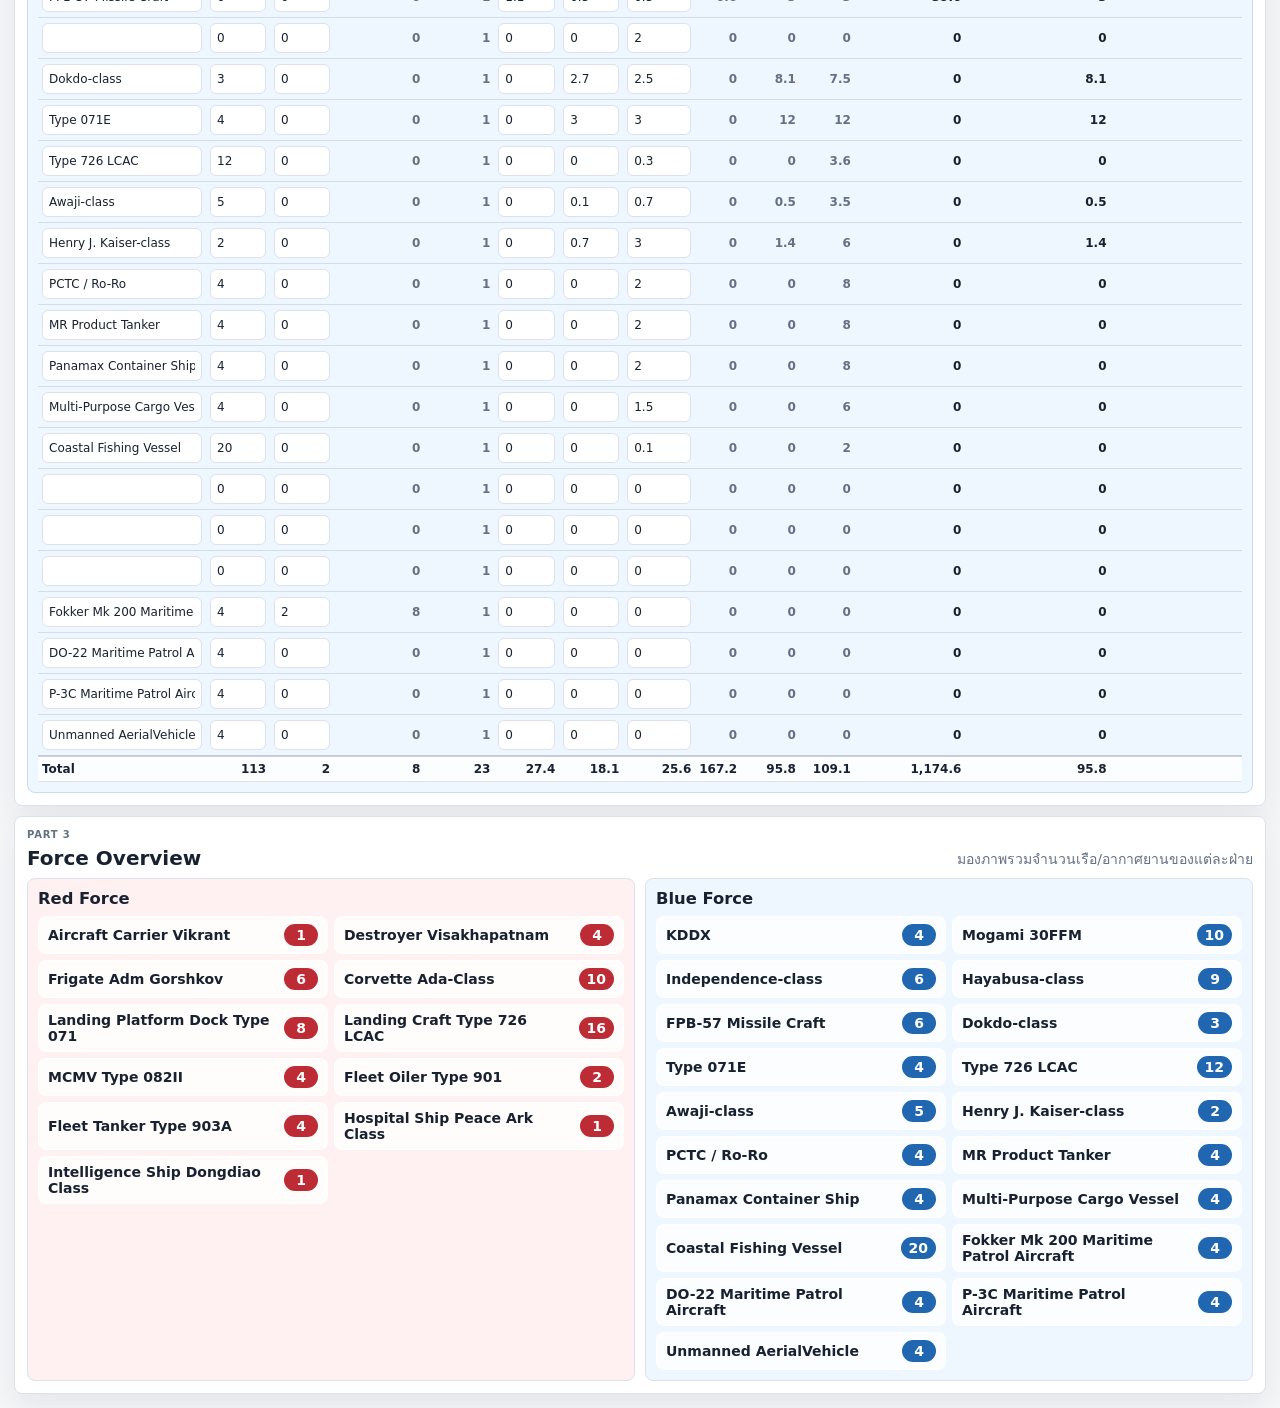
==== commit 1d3c8c44: "Add summed combat columns" ====
--- a/index.html
+++ b/index.html
@@ -12,7 +12,7 @@
         <div>
           <p class="eyebrow">Salvo Equation</p>
           <h1>Combat Model Dashboard</h1>
-          <span id="appVersion" class="app-version">v2026.06.24.3</span>
+          <span id="appVersion" class="app-version">v2026.06.24.4</span>
         </div>
         <div class="actions">
           <span id="fileStatus" class="file-status">Loading Excel...</span>
--- a/styles.css
+++ b/styles.css
@@ -308,7 +308,7 @@
 .editor-grid {
   display: grid;
   gap: 10px;
-  grid-template-columns: repeat(2, minmax(0, 1fr));
+  grid-template-columns: 1fr;
 }
 
 .save-controls {
@@ -416,7 +416,7 @@
 
 table {
   border-collapse: collapse;
-  min-width: 680px;
+  min-width: 1320px;
   width: 100%;
 }
 
@@ -453,6 +453,10 @@
 .readonly {
   color: var(--muted);
   font-weight: 800;
+}
+
+.sum-cell {
+  color: var(--text);
 }
 
 .total-row td {
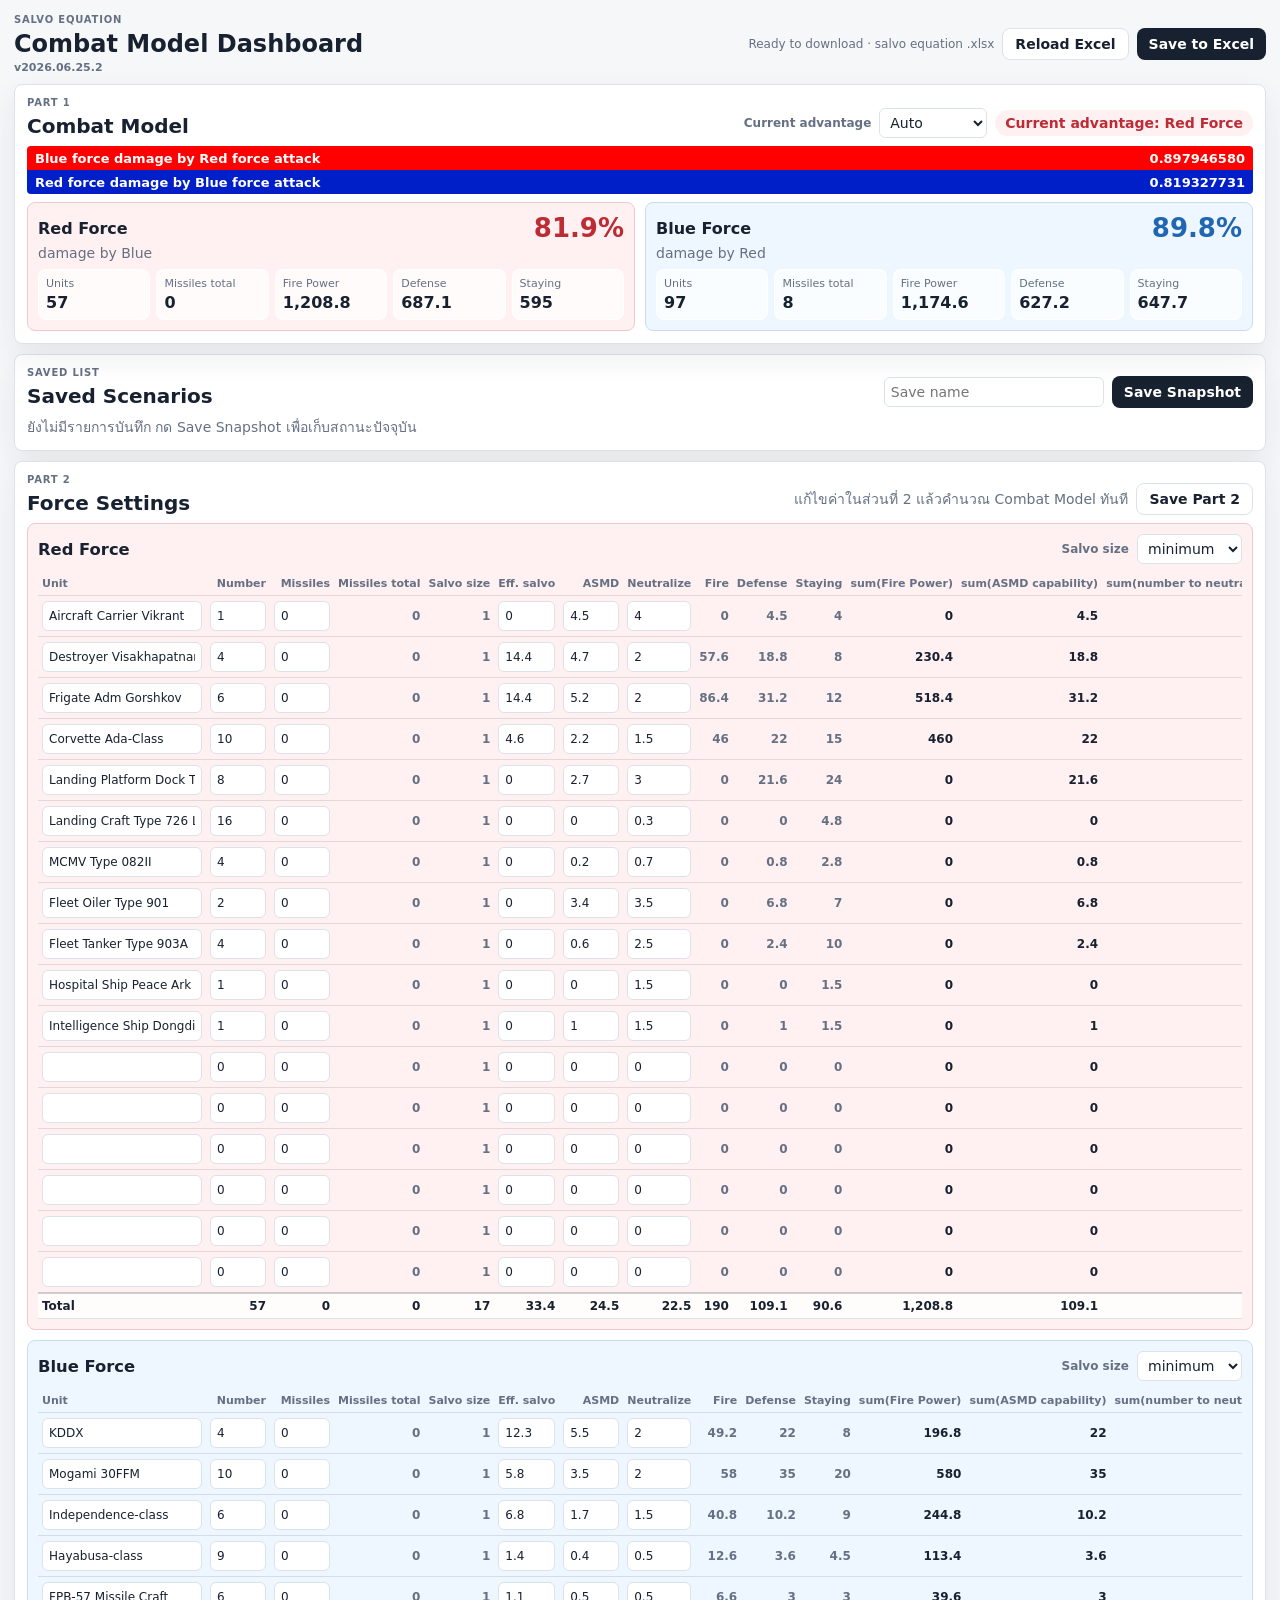
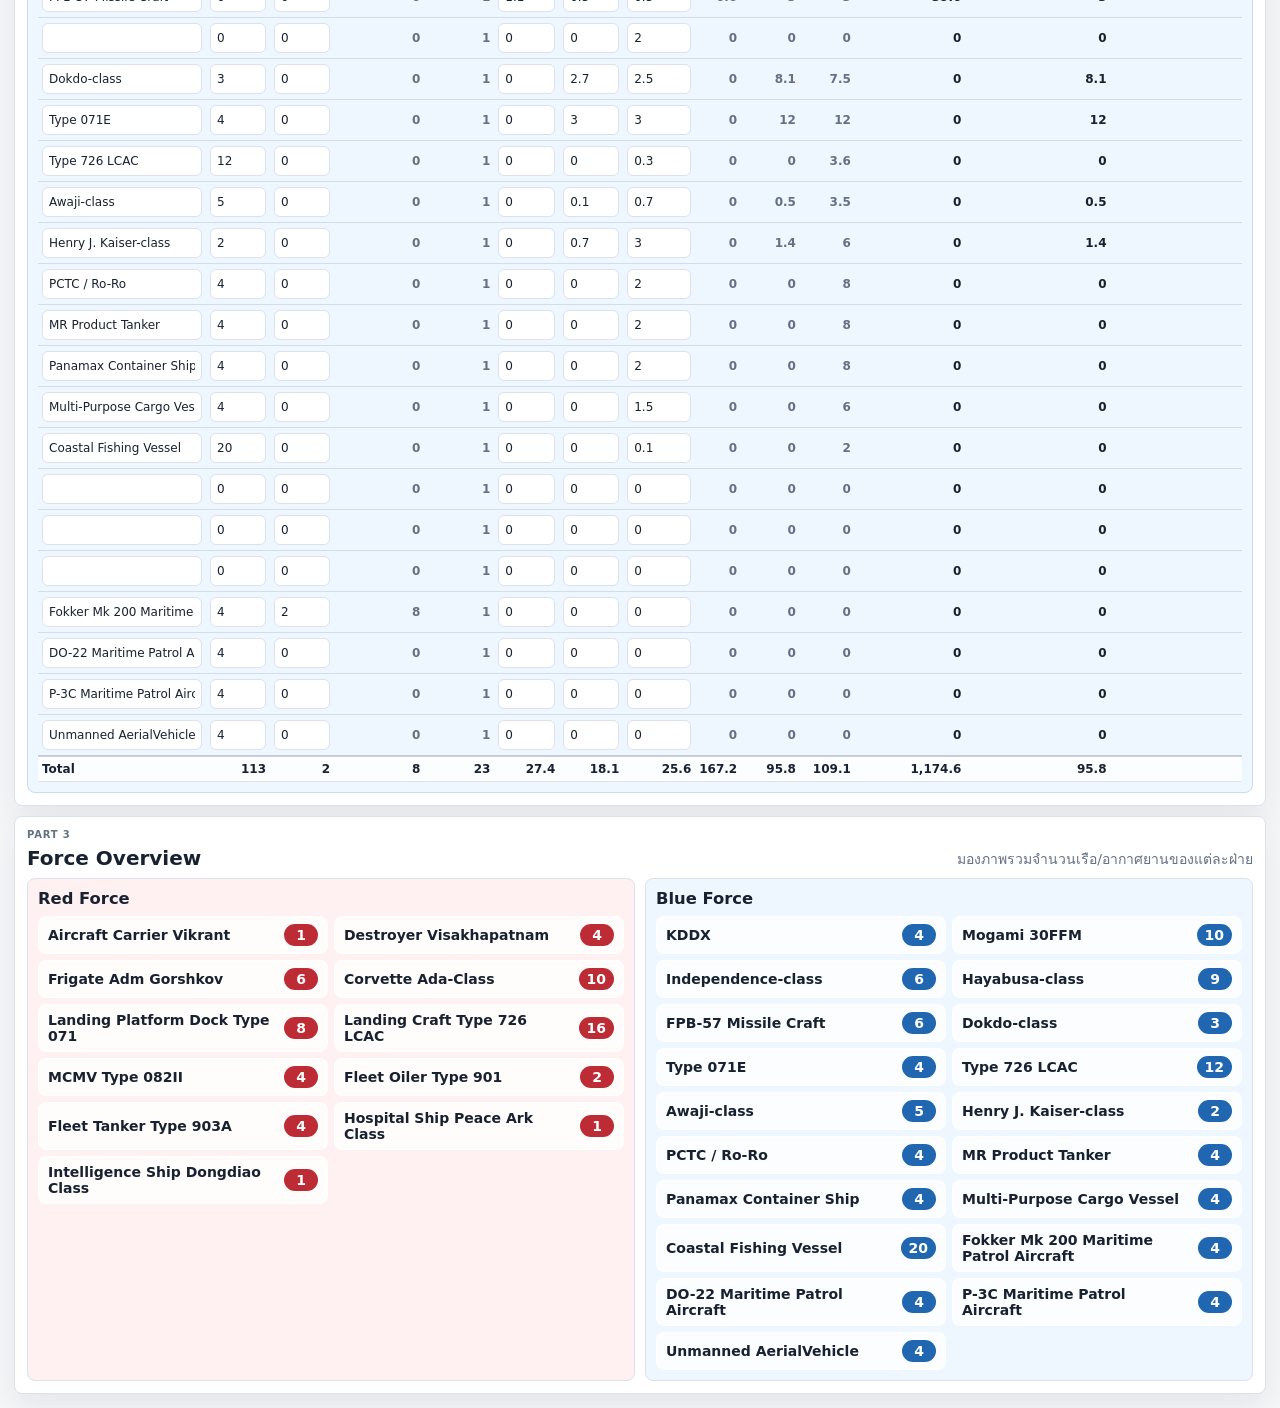
==== commit d7c8748b: "Swap combat equation colors" ====
--- a/index.html
+++ b/index.html
@@ -38,11 +38,11 @@
           </div>
         </div>
         <div class="combat-equation-summary" aria-label="Combat model values">
-          <div class="equation-row blue-summary">
+          <div class="equation-row red-summary">
             <span>Blue force damage by Red force attack</span>
             <strong id="blueDamageByRedExact">0</strong>
           </div>
-          <div class="equation-row red-summary">
+          <div class="equation-row blue-summary">
             <span>Red force damage by Blue force attack</span>
             <strong id="redDamageByBlueExact">0</strong>
           </div>
